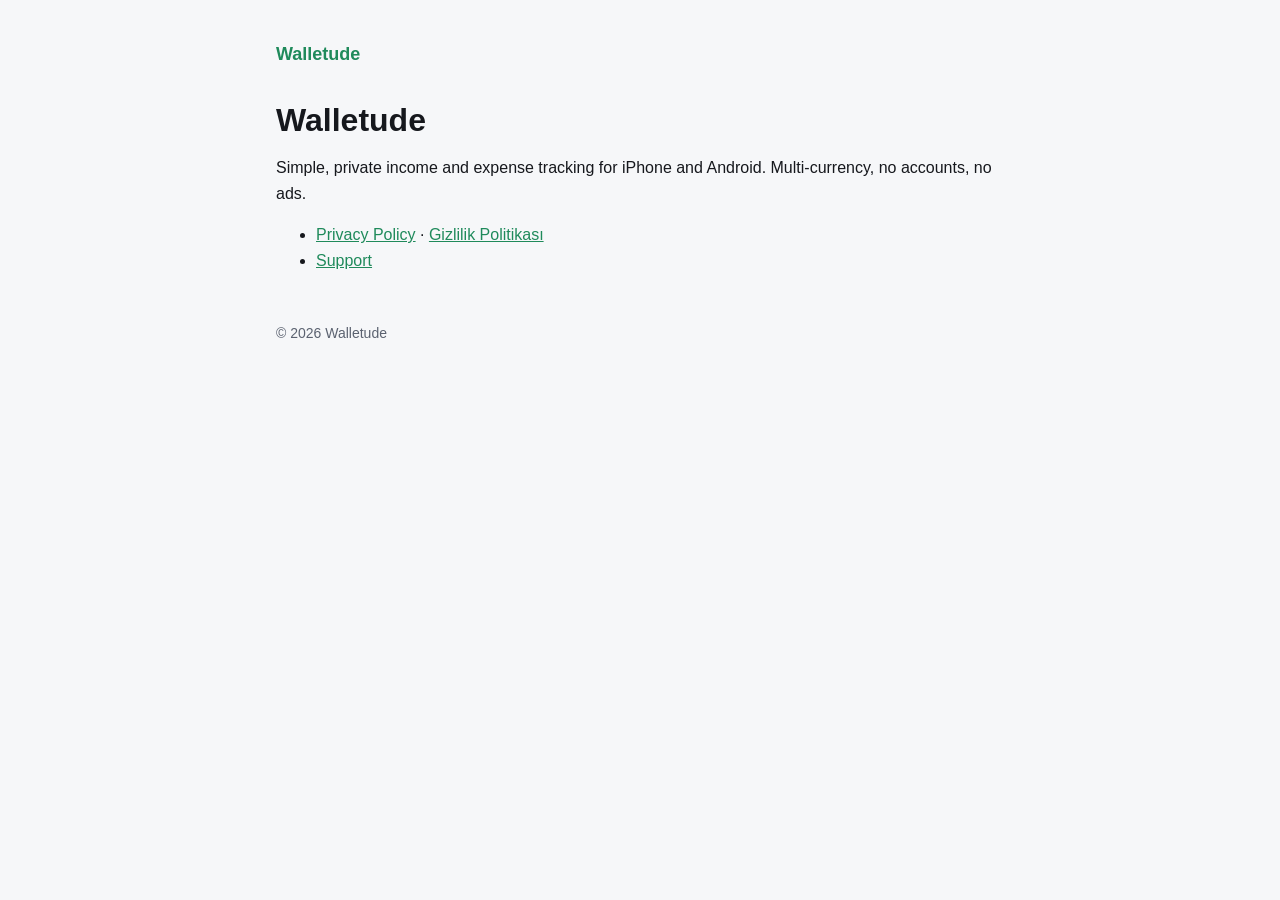
==== index.html @ 172f353b "Walletude website: privacy policy (EN/TR), support, home Co-Authored-By: Claude Opus 5.5 <noreply@an" ====
<!doctype html>
<html lang="en">
<head>
<meta charset="utf-8">
<meta name="viewport" content="width=device-width, initial-scale=1">
<title>Walletude</title>
<meta name="description" content="Walletude — simple, private personal finance for iPhone and Android.">
<link rel="stylesheet" href="style.css">
</head>
<body>
<main>
<header><a class="brand" href="index.html">Walletude</a></header>
<h1>Walletude</h1>
<p>Simple, private income and expense tracking for iPhone and Android. Multi-currency, no accounts, no ads.</p>
<ul>
  <li><a href="privacy.html">Privacy Policy</a> · <a href="privacy-tr.html" hreflang="tr">Gizlilik Politikası</a></li>
  <li><a href="support.html">Support</a></li>
</ul>
<footer>© 2026 Walletude</footer>
</main>
</body>
</html>
---- style.css ----
:root {
  --bg: #f6f7f9;
  --surface: #ffffff;
  --text: #16181d;
  --muted: #5b6270;
  --accent: #1f8a5b;
  --border: #e3e6eb;
  color-scheme: light dark;
}
@media (prefers-color-scheme: dark) {
  :root {
    --bg: #0f1114;
    --surface: #181b20;
    --text: #eceef2;
    --muted: #a0a7b4;
    --accent: #3ccf8e;
    --border: #2a2e36;
  }
}
* { box-sizing: border-box; }
body {
  margin: 0;
  background: var(--bg);
  color: var(--text);
  font: 16px/1.6 -apple-system, BlinkMacSystemFont, "Segoe UI", Roboto, sans-serif;
}
main {
  max-width: 760px;
  margin: 0 auto;
  padding: 40px 16px 64px;
}
header { margin-bottom: 32px; }
header .brand { font-weight: 700; color: var(--accent); text-decoration: none; font-size: 18px; }
nav { margin-top: 8px; font-size: 14px; }
nav a { color: var(--muted); margin-right: 16px; }
h1 { font-size: 32px; line-height: 1.2; margin: 0 0 8px; }
h2 { font-size: 20px; margin: 32px 0 8px; }
p, li { color: var(--text); }
.meta { color: var(--muted); font-size: 14px; }
.card {
  background: var(--surface);
  border: 1px solid var(--border);
  border-radius: 12px;
  padding: 16px 20px;
  margin: 24px 0;
}
a { color: var(--accent); }
footer { margin-top: 48px; color: var(--muted); font-size: 14px; }
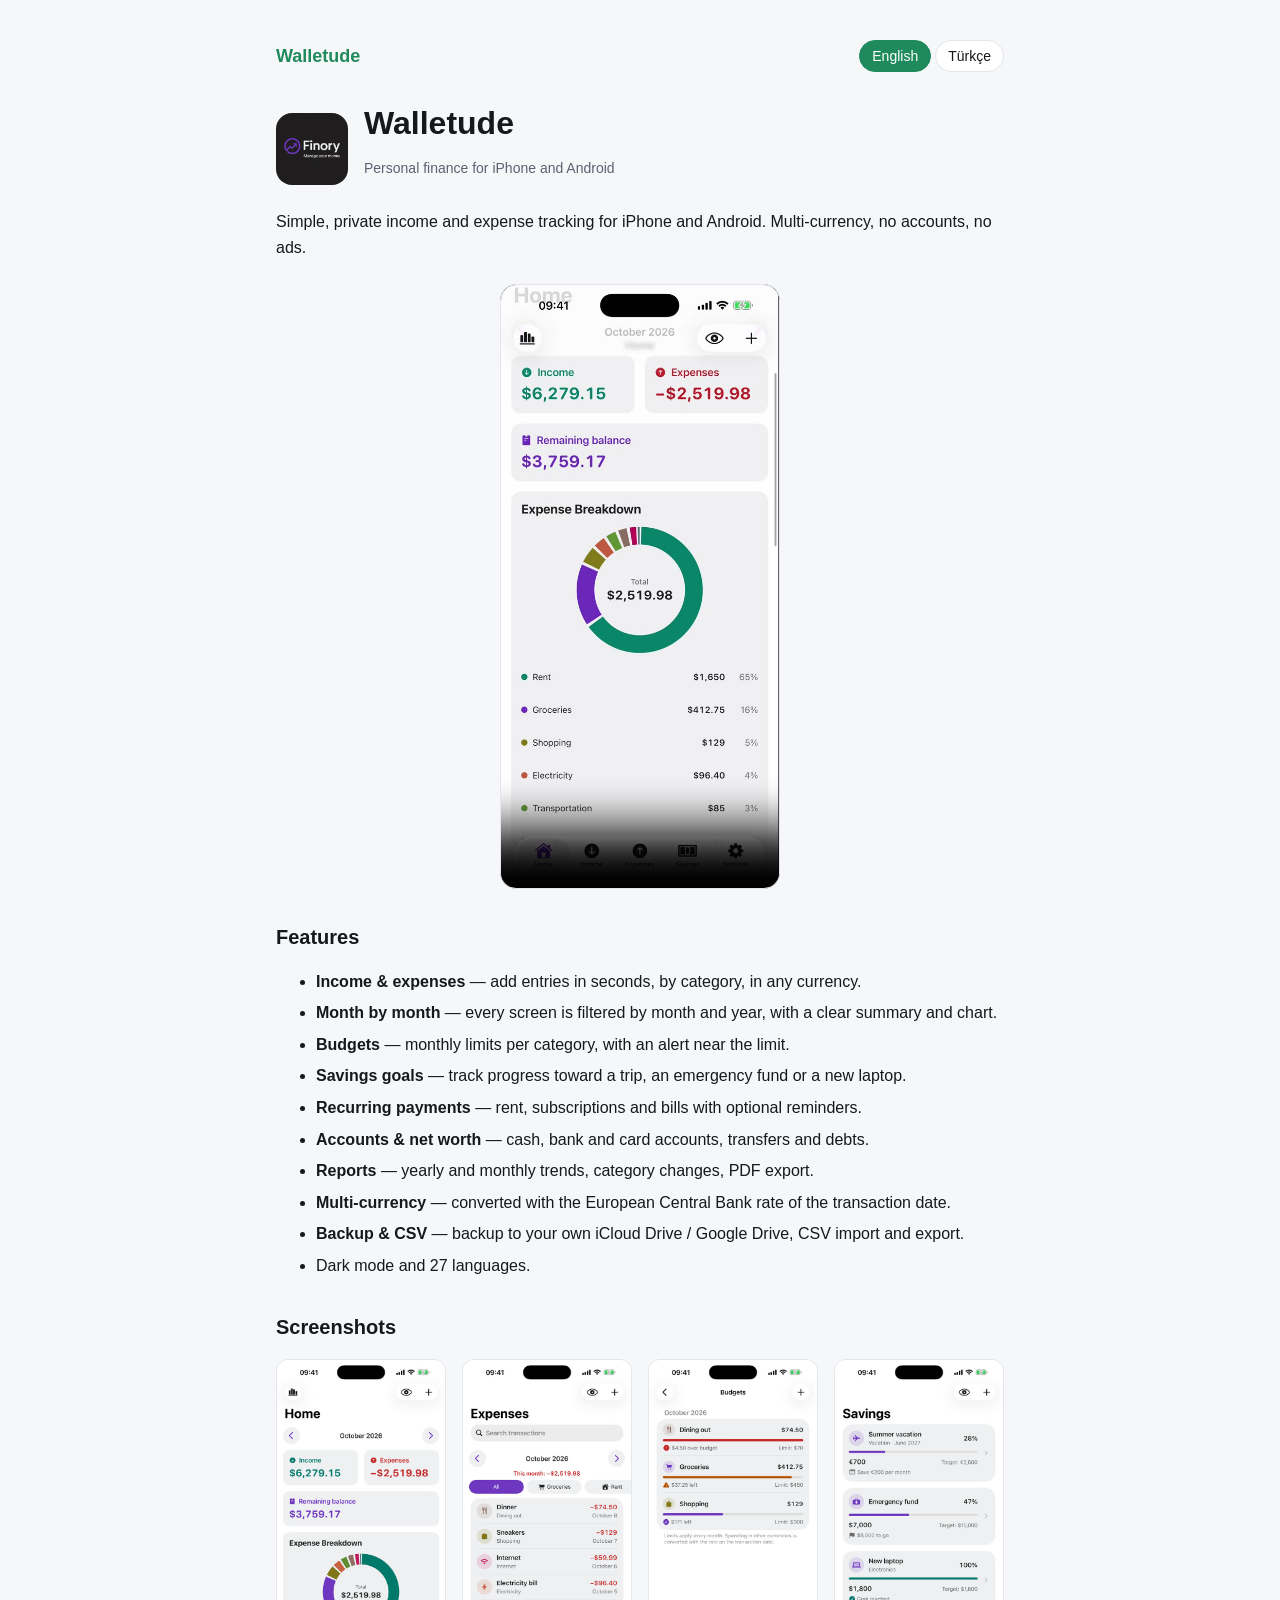
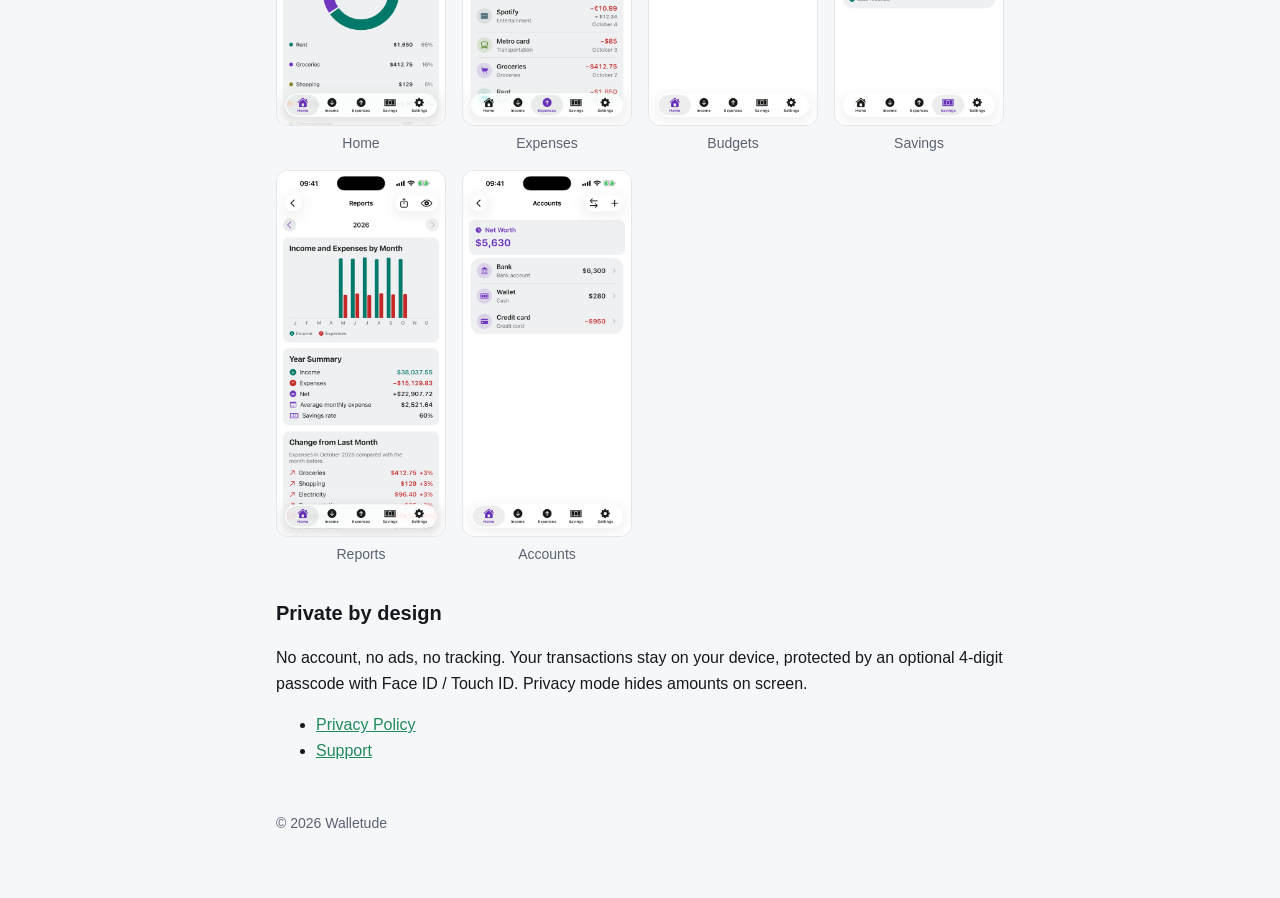
==== commit c7e82bd9: "Landing page: bilingual EN/TR with app preview video and screenshots Co-Authored-By: Claude Sonnet 5" ====
--- a/index.html
+++ b/index.html
@@ -5,18 +5,102 @@
 <meta name="viewport" content="width=device-width, initial-scale=1">
 <title>Walletude</title>
 <meta name="description" content="Walletude — simple, private personal finance for iPhone and Android.">
+<link rel="icon" href="img/icon.jpg">
 <link rel="stylesheet" href="style.css">
 </head>
 <body>
 <main>
-<header><a class="brand" href="index.html">Walletude</a></header>
-<h1>Walletude</h1>
-<p>Simple, private income and expense tracking for iPhone and Android. Multi-currency, no accounts, no ads.</p>
+<header class="top">
+  <a class="brand" href="index.html">Walletude</a>
+  <div class="lang" role="group" aria-label="Language / Dil">
+    <button type="button" data-set="en" aria-pressed="true">English</button>
+    <button type="button" data-set="tr" aria-pressed="false">Türkçe</button>
+  </div>
+</header>
+
+<div class="hero">
+  <img src="img/icon.jpg" alt="" width="72" height="72">
+  <div>
+    <h1>Walletude</h1>
+    <p class="meta" data-l="en">Personal finance for iPhone and Android</p>
+    <p class="meta" data-l="tr" hidden>iPhone ve Android için kişisel finans</p>
+  </div>
+</div>
+
+<p data-l="en">Simple, private income and expense tracking for iPhone and Android. Multi-currency, no accounts, no ads.</p>
+<p data-l="tr" hidden>iPhone ve Android için sade ve gizli gelir-gider takibi. Çoklu para birimi, hesap yok, reklam yok.</p>
+
+<video class="video" controls playsinline preload="none" poster="video/poster-en.jpg" src="video/preview-en.mp4" id="vid" aria-label="Walletude app preview"></video>
+
+<h2 data-l="en">Features</h2><h2 data-l="tr" hidden>Özellikler</h2>
+<ul class="features" data-l="en">
+  <li><b>Income &amp; expenses</b> — add entries in seconds, by category, in any currency.</li>
+  <li><b>Month by month</b> — every screen is filtered by month and year, with a clear summary and chart.</li>
+  <li><b>Budgets</b> — monthly limits per category, with an alert near the limit.</li>
+  <li><b>Savings goals</b> — track progress toward a trip, an emergency fund or a new laptop.</li>
+  <li><b>Recurring payments</b> — rent, subscriptions and bills with optional reminders.</li>
+  <li><b>Accounts &amp; net worth</b> — cash, bank and card accounts, transfers and debts.</li>
+  <li><b>Reports</b> — yearly and monthly trends, category changes, PDF export.</li>
+  <li><b>Multi-currency</b> — converted with the European Central Bank rate of the transaction date.</li>
+  <li><b>Backup &amp; CSV</b> — backup to your own iCloud Drive / Google Drive, CSV import and export.</li>
+  <li>Dark mode and 27 languages.</li>
+</ul>
+<ul class="features" data-l="tr" hidden>
+  <li><b>Gelir ve gider</b> — kayıtları saniyeler içinde, kategoriye ve istediğin para birimine göre ekle.</li>
+  <li><b>Ay ay</b> — her ekran ay ve yıla göre süzülür; net bir özet ve grafik.</li>
+  <li><b>Bütçeler</b> — kategori başına aylık sınır, sınıra yaklaşınca uyarı.</li>
+  <li><b>Birikim hedefleri</b> — tatil, acil durum fonu ya da yeni bilgisayar için ilerlemeni izle.</li>
+  <li><b>Düzenli ödemeler</b> — kira, abonelik ve faturalar; istersen hatırlatıcıyla.</li>
+  <li><b>Hesaplar ve net varlık</b> — nakit, banka ve kart hesapları, transferler ve borçlar.</li>
+  <li><b>Raporlar</b> — yıllık ve aylık eğilimler, kategori değişimleri, PDF dışa aktarma.</li>
+  <li><b>Çoklu para birimi</b> — tutarlar işlem tarihindeki Avrupa Merkez Bankası kuruyla çevrilir.</li>
+  <li><b>Yedek ve CSV</b> — kendi iCloud Drive / Google Drive'ına yedek, CSV içe ve dışa aktarma.</li>
+  <li>Koyu tema ve 27 dil.</li>
+</ul>
+
+<h2 data-l="en">Screenshots</h2><h2 data-l="tr" hidden>Ekran görüntüleri</h2>
+<ul class="shots" id="shots"></ul>
+
+<h2 data-l="en">Private by design</h2><h2 data-l="tr" hidden>Gizlilik öncelikli</h2>
+<p data-l="en">No account, no ads, no tracking. Your transactions stay on your device, protected by an optional 4-digit passcode with Face ID / Touch ID. Privacy mode hides amounts on screen.</p>
+<p data-l="tr" hidden>Hesap yok, reklam yok, takip yok. İşlemlerin cihazında kalır; isteğe bağlı 4 haneli şifre ve Face ID / Touch ID ile korunur. Gizlilik modu tutarları ekranda gizler.</p>
+
 <ul>
-  <li><a href="privacy.html">Privacy Policy</a> · <a href="privacy-tr.html" hreflang="tr">Gizlilik Politikası</a></li>
-  <li><a href="support.html">Support</a></li>
+  <li><a href="privacy.html" data-l="en">Privacy Policy</a><a href="privacy-tr.html" data-l="tr" hidden>Gizlilik Politikası</a></li>
+  <li><a href="support.html"><span data-l="en">Support</span><span data-l="tr" hidden>Destek</span></a></li>
 </ul>
 <footer>© 2026 Walletude</footer>
 </main>
+<script>
+(function () {
+  var shots = [
+    ["01-home", "Home", "Ana sayfa"], ["02-expenses", "Expenses", "Giderler"],
+    ["03-budgets", "Budgets", "Bütçeler"], ["04-savings", "Savings", "Birikim"],
+    ["05-reports", "Reports", "Raporlar"], ["06-accounts", "Accounts", "Hesaplar"]
+  ];
+  function saved() { try { return localStorage.getItem("lang"); } catch (e) { return null; } }
+  function pick() {
+    var q = /[?&]lang=(en|tr)/.exec(location.search);
+    return (q && q[1]) || saved() || ((navigator.language || "").slice(0, 2) === "tr" ? "tr" : "en");
+  }
+  function apply(l) {
+    document.documentElement.lang = l;
+    document.querySelectorAll("[data-l]").forEach(function (e) { e.hidden = e.getAttribute("data-l") !== l; });
+    document.querySelectorAll("[data-set]").forEach(function (b) { b.setAttribute("aria-pressed", b.dataset.set === l); });
+    var v = document.getElementById("vid"), t = v.currentTime, paused = v.paused;
+    if (v.getAttribute("src") !== "video/preview-" + l + ".mp4") {
+      v.poster = "video/poster-" + l + ".jpg"; v.src = "video/preview-" + l + ".mp4";
+      v.setAttribute("aria-label", l === "tr" ? "Walletude uygulama tanıtım videosu" : "Walletude app preview");
+    }
+    document.getElementById("shots").innerHTML = shots.map(function (s) {
+      var c = l === "tr" ? s[2] : s[1];
+      return '<li><figure><img loading="lazy" src="img/' + l + "/" + s[0] + '.jpg" alt="Walletude — ' + c + '"><figcaption>' + c + "</figcaption></figure></li>";
+    }).join("");
+    try { localStorage.setItem("lang", l); } catch (e) {}
+  }
+  document.querySelectorAll("[data-set]").forEach(function (b) { b.addEventListener("click", function () { apply(b.dataset.set); }); });
+  apply(pick());
+})();
+</script>
 </body>
 </html>
--- a/style.css
+++ b/style.css
@@ -46,3 +46,18 @@
 }
 a { color: var(--accent); }
 footer { margin-top: 48px; color: var(--muted); font-size: 14px; }
+
+/* landing */
+.top { display: flex; justify-content: space-between; align-items: center; gap: 12px; }
+.lang { display: flex; gap: 4px; }
+.lang button { font: inherit; font-size: 14px; padding: 4px 12px; border: 1px solid var(--border); background: var(--surface); color: var(--text); border-radius: 999px; cursor: pointer; }
+.lang button[aria-pressed="true"] { background: var(--accent); border-color: var(--accent); color: #fff; }
+.hero { display: flex; align-items: center; gap: 16px; margin-bottom: 8px; }
+.hero img { width: 72px; height: 72px; border-radius: 16px; }
+.video { display: block; width: 100%; max-width: 280px; margin: 24px auto; border-radius: 16px; border: 1px solid var(--border); background: #000; }
+.shots { display: grid; grid-template-columns: repeat(auto-fill, minmax(150px, 1fr)); gap: 16px; margin: 16px 0; padding: 0; list-style: none; }
+.shots img { width: 100%; height: auto; border-radius: 12px; border: 1px solid var(--border); display: block; }
+.shots figcaption { font-size: 14px; color: var(--muted); margin-top: 6px; text-align: center; }
+.shots figure { margin: 0; }
+.features li { margin: 6px 0; }
+[hidden] { display: none !important; }
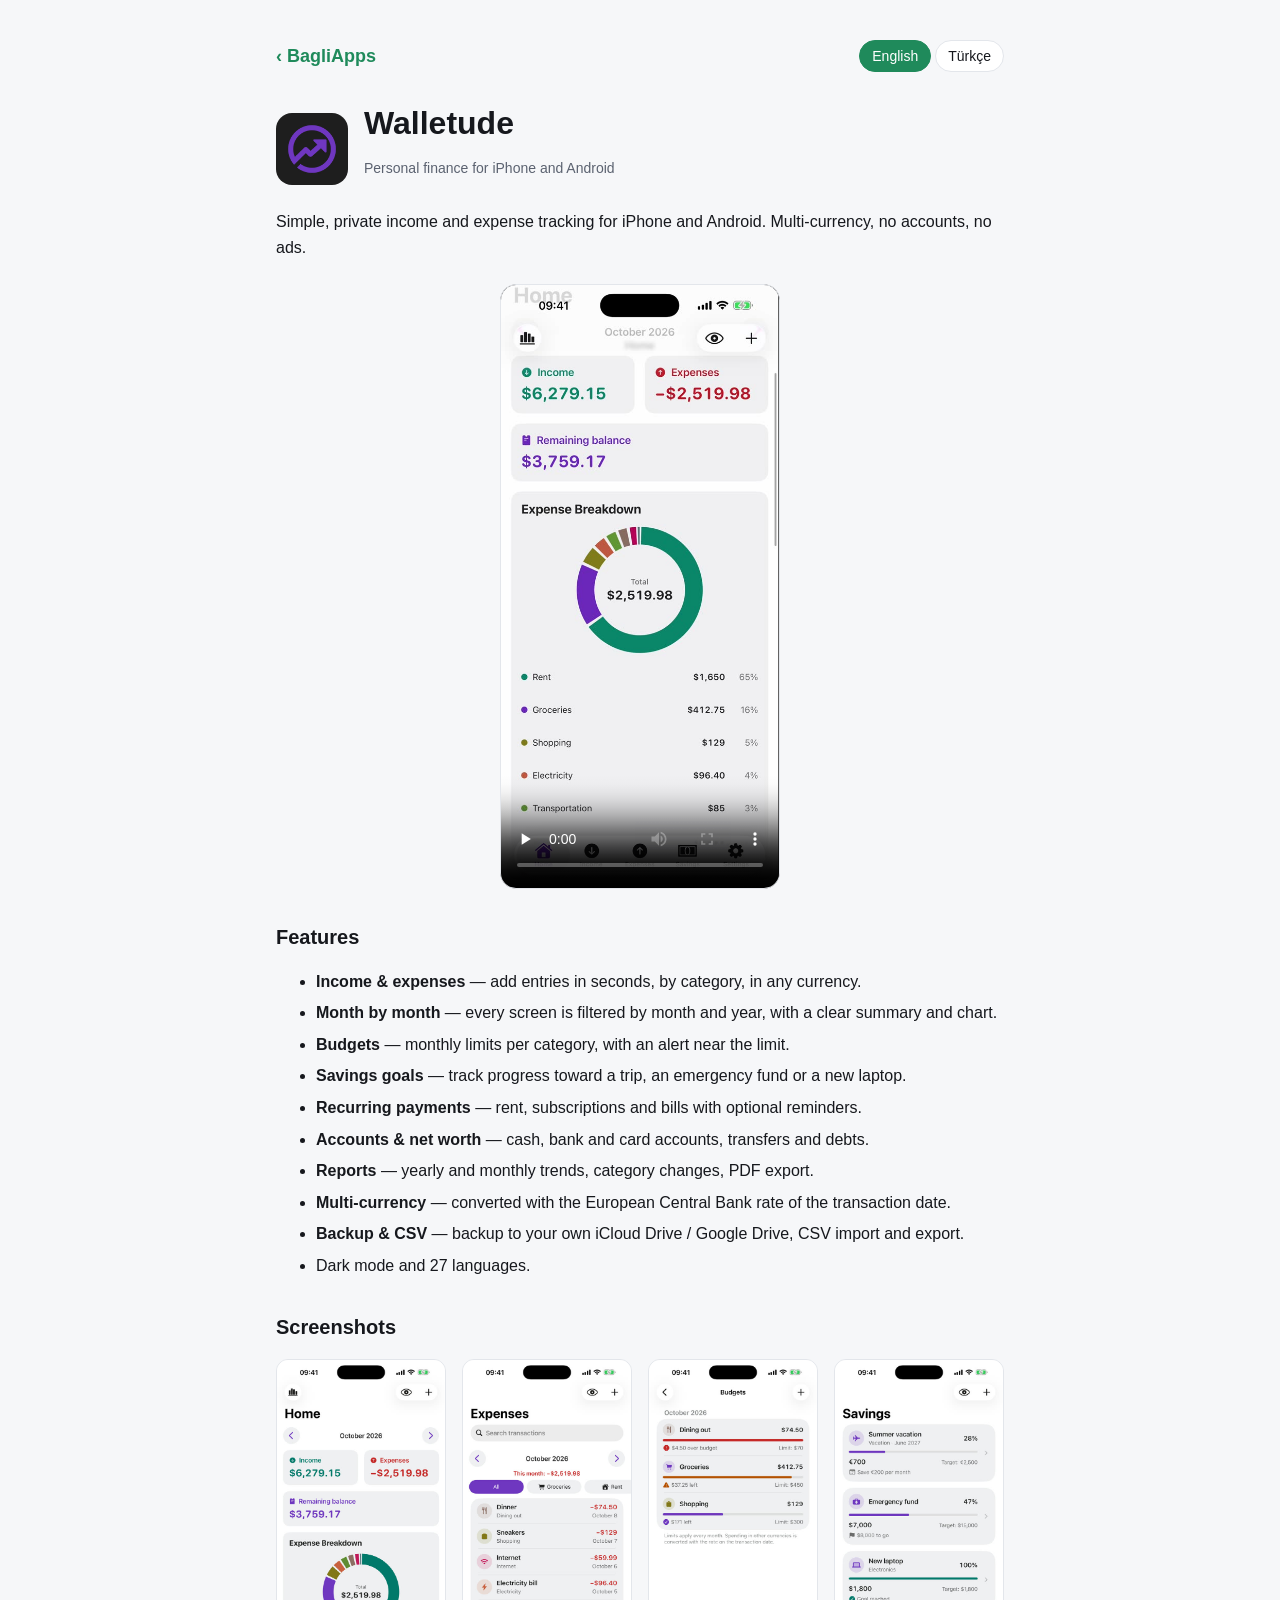
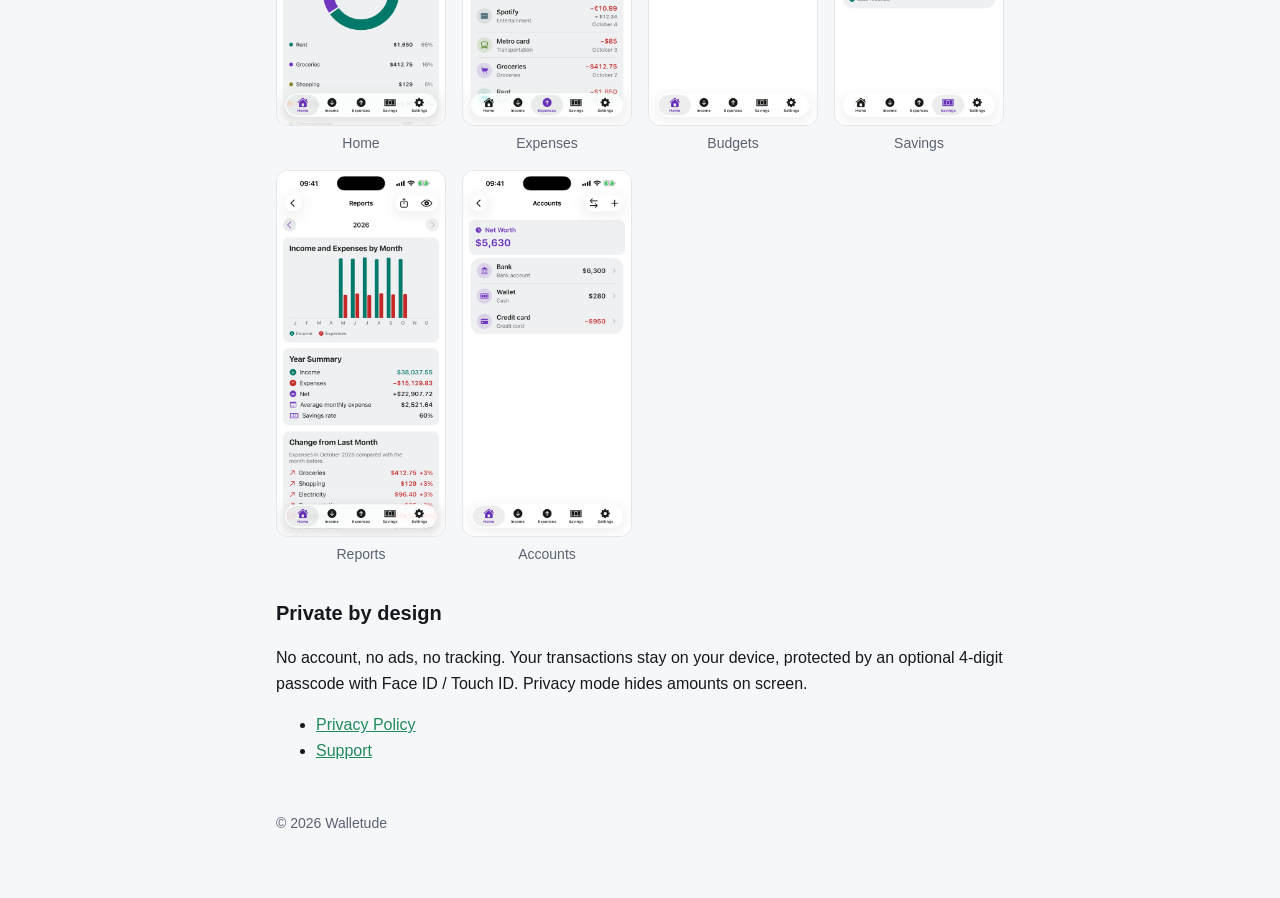
==== commit a62bf18c: "Top link to BagliApps home" ====
--- a/index.html
+++ b/index.html
@@ -11,7 +11,7 @@
 <body>
 <main>
 <header class="top">
-  <a class="brand" href="index.html">Walletude</a>
+  <a class="brand" href="https://bagliapps.github.io/">‹ BagliApps</a>
   <div class="lang" role="group" aria-label="Language / Dil">
     <button type="button" data-set="en" aria-pressed="true">English</button>
     <button type="button" data-set="tr" aria-pressed="false">Türkçe</button>
